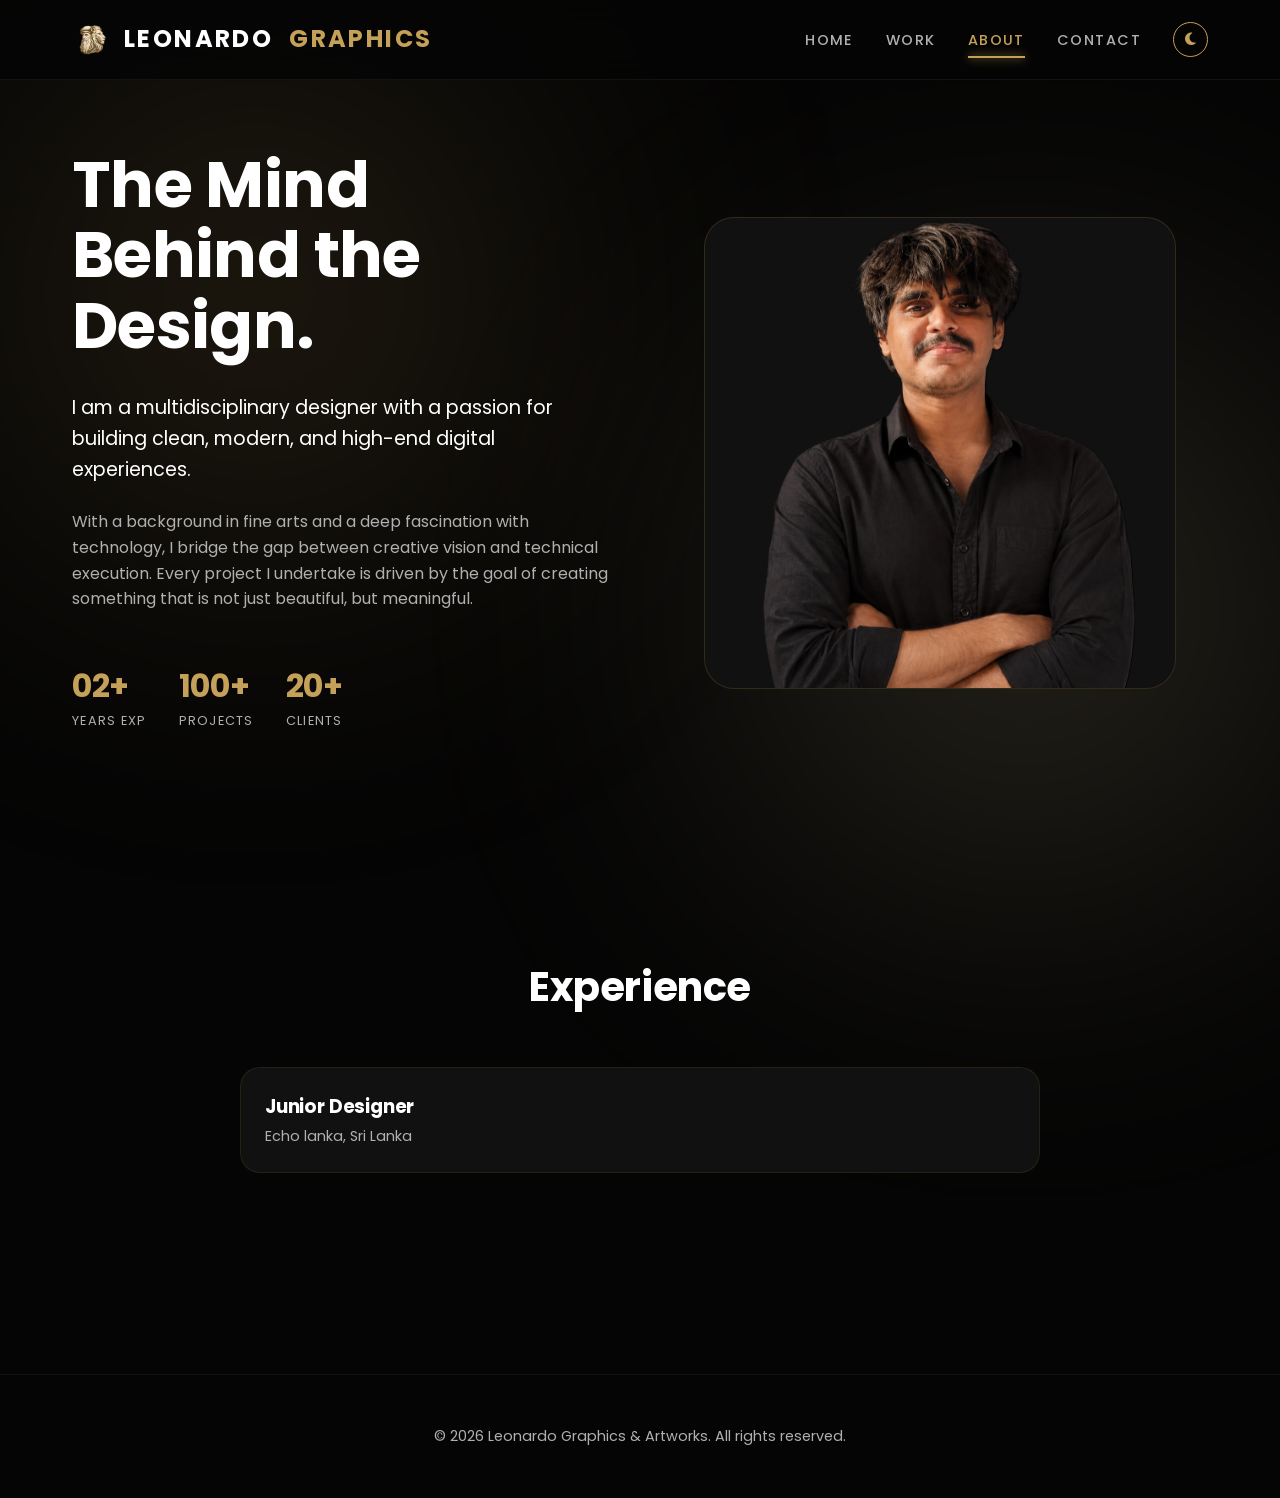
==== about.html @ d282650c "add files" ====
<!DOCTYPE html>
<html lang="en">
<head>
    <meta charset="UTF-8">
    <meta name="viewport" content="width=device-width, initial-scale=1.0">
    <title>About | Leonardo Graphics & Artworks</title>
    <link rel="stylesheet" href="css/style.css">
    <link rel="stylesheet" href="https://cdnjs.cloudflare.com/ajax/libs/font-awesome/6.4.0/css/all.min.css">
</head>
<body class="custom-cursor-active">
    <canvas id="antigravity-bg"></canvas>

    <!-- Navigation -->
    <nav>
        <div class="container">
            <a href="index.html" class="logo">
                <img src="images/logo.png" alt="Logo" class="nav-logo">
                LEONARDO<span> GRAPHICS</span>
            </a>
            <div style="display: flex; align-items: center; gap: 2rem;">
                <ul class="nav-links">
                    <li><a href="index.html">Home</a></li>
                    <li><a href="work.html">Work</a></li>
                    <li><a href="about.html" class="active">About</a></li>
                    <li><a href="contact.html">Contact</a></li>
                </ul>
                <button id="theme-toggle" class="theme-btn" title="Toggle Theme"><i class="fa-solid fa-moon"></i></button>
            </div>
            <div class="menu-toggle" id="mobile-menu">
                <span class="bar"></span>
                <span class="bar"></span>
                <span class="bar"></span>
            </div>
        </div>
    </nav>

    <!-- About Hero -->
    <section id="about-hero" style="padding-top: 150px;">
        <div class="container">
            <div class="about-content" style="grid-template-columns: 1fr 1fr; align-items: center;">
                <div class="about-text reveal-left visible">
                    <h1 style="font-size: clamp(3rem, 8vw, 4rem); line-height: 1.1; margin-bottom: 2rem;">The Mind Behind the Design.</h1>
                    <p style="font-size: 1.2rem; color: var(--text-primary); margin-bottom: 1.5rem;">I am a multidisciplinary designer with a passion for building clean, modern, and high-end digital experiences.</p>
                    <p style="color: var(--text-secondary); margin-bottom: 2rem;">With a background in fine arts and a deep fascination with technology, I bridge the gap between creative vision and technical execution. Every project I undertake is driven by the goal of creating something that is not just beautiful, but meaningful.</p>
                    
                    <div style="display: flex; gap: 2rem; margin-top: 3rem;">
                        <div>
                            <h3 style="color: var(--accent-color); font-size: 2rem;">02+</h3>
                            <p style="font-size: 0.8rem; text-transform: uppercase; letter-spacing: 0.1em;">Years Exp</p>
                        </div>
                        <div>
                            <h3 style="color: var(--accent-color); font-size: 2rem;">100+</h3>
                            <p style="font-size: 0.8rem; text-transform: uppercase; letter-spacing: 0.1em;">Projects</p>
                        </div>
                        <div>
                            <h3 style="color: var(--accent-color); font-size: 2rem;">20+</h3>
                            <p style="font-size: 0.8rem; text-transform: uppercase; letter-spacing: 0.1em;">Clients</p>
                        </div>
                    </div>
                </div>
                <div class="about-image reveal-right visible" style="padding: 2rem;">
                    <div style="width: 100%; aspect-ratio: 1/1; background: var(--card-bg); border-radius: 30px; position: relative; overflow: hidden; border: 1px solid rgba(182, 141, 64, 0.2);">
                        <img src="images/thilina.png" alt="Thilina - Leonardo Graphics" class="profile-img">
                    </div>
                </div>
            </div>
        </div>
    </section>

    <!-- Experience -->
    <section id="experience">
        <div class="container">
            <h2 class="section-title">Experience</h2>
            <div style="display: flex; flex-direction: column; gap: 2rem; max-width: 800px; margin: 0 auto;">
                <div class="service-item reveal-item visible" style="display: flex; justify-content: space-between; align-items: center;">
                    <div>
                        <h3 style="margin-bottom: 0.2rem;">Junior Designer</h3>
                        <p style="color: var(--text-secondary); font-size: 0.9rem;">Echo lanka, Sri Lanka</p>
                    </div>
                    <p style="color: var(--accent-color); font-weight: 600;"></p>
                </div>
            </div>
        </div>
    </section>

    <!-- Footer -->
    <footer style="margin-top: 100px;">
        <div class="container">
            <p>&copy; 2026 Leonardo Graphics & Artworks. All rights reserved.</p>
        </div>
    </footer>

    <!-- Back to Top Button -->
    <button id="back-to-top" title="Go to top"><i class="fa-solid fa-arrow-up"></i></button>

    <script src="js/main.js"></script>
</body>
</html>
---- css/style.css ----
@import url('https://fonts.googleapis.com/css2?family=Poppins:wght@300;400;500;600;700&display=swap');

:root {
    /* Dark Theme (Default) */
    --bg-color: #050505;
    --text-primary: #ffffff;
    --text-secondary: #b0b0b0;
    --accent-color: #c5a059; /* Brightest part of the gold */
    --gold-gradient: linear-gradient(135deg, #4d3d1a 0%, #b68d40 20%, #f1d279 50%, #b68d40 80%, #4d3d1a 100%);
    --card-bg: #111111;
    --glass-bg: rgba(5, 5, 5, 0.85);
    --transition-smooth: all 0.5s cubic-bezier(0.4, 0, 0.2, 1);
    --nav-height: 80px;
    --gold-glow: 0 10px 40px rgba(182, 141, 64, 0.25);
    --border-color: rgba(182, 141, 64, 0.2);
}

body.light-theme {
    --bg-color: #faf9f6; /* Soft Alabaster/Off-white */
    --text-primary: #1a1a1a;
    --text-secondary: #555555;
    --card-bg: #ffffff;
    --glass-bg: rgba(250, 249, 246, 0.95);
    --gold-glow: 0 10px 30px rgba(212, 175, 55, 0.08);
    --border-color: rgba(0, 0, 0, 0.05);
}

* {
    margin: 0;
    padding: 0;
    box-sizing: border-box;
    transition: background-color 0.3s ease, color 0.3s ease, border-color 0.3s ease;
}

html {
    scroll-behavior: smooth;
}

body {
    background-color: var(--bg-color);
    color: var(--text-primary);
    font-family: 'Poppins', sans-serif;
    line-height: 1.6;
    overflow-x: hidden;
    position: relative;
}

/* --- Antigravity Background Canvas --- */

#antigravity-bg {
    position: fixed;
    top: 0;
    left: 0;
    width: 100%;
    height: 100%;
    z-index: 0; /* In front of body background */
    pointer-events: none;
}

section, nav, footer {
    position: relative;
    z-index: 10; /* Above particles */
}

body::before, body::after {
    content: '';
    position: fixed;
    width: 60vw;
    height: 60vw;
    border-radius: 50%;
    filter: blur(150px);
    z-index: -2;
    pointer-events: none;
    opacity: 0.25; /* Boosted from 0.1 */
    animation: floatingOrbs 30s infinite alternate ease-in-out;
}

body::before {
    background: radial-gradient(circle, var(--accent-color), transparent 70%);
    top: -10%;
    left: -10%;
}

body::after {
    background: radial-gradient(circle, #f9e2af, transparent 70%);
    bottom: -10%;
    right: -10%;
    animation-delay: -10s;
}

@keyframes floatingOrbs {
    0% { transform: translate3d(0, 0, 0) scale(1); }
    33% { transform: translate3d(10vw, 5vh, 0) scale(1.1); }
    66% { transform: translate3d(-5vw, 15vh, 0) scale(0.9); }
    100% { transform: translate3d(2vw, -5vh, 0) scale(1); }
}

body.custom-cursor-active {
    /* cursor: none; */ /* Re-enabled default cursor */
}

body.custom-cursor-active a, 
body.custom-cursor-active button, 
body.custom-cursor-active .portfolio-item,
body.custom-cursor-active .cta-button {
    /* cursor: none; */
}

h1, h2, h3, .logo {
    font-family: 'Poppins', sans-serif;
    letter-spacing: -0.01em;
}

/* Scrollbar */
::-webkit-scrollbar {
    width: 8px;
}

::-webkit-scrollbar-track {
    background: var(--bg-color);
}

::-webkit-scrollbar-thumb {
    background: #333;
    border-radius: 10px;
}

::-webkit-scrollbar-thumb:hover {
    background: var(--accent-color);
}

/* --- Layout --- */

.container {
    max-width: 1200px;
    margin: 0 auto;
    padding: 0 2rem;
}

section {
    padding: 100px 0;
    opacity: 0;
    transform: translate3d(0, 50px, 0);
    transition: opacity 0.8s cubic-bezier(0.2, 1, 0.3, 1), transform 0.8s cubic-bezier(0.2, 1, 0.3, 1);
    will-change: transform, opacity;
}

section.visible {
    opacity: 1;
    transform: translate3d(0, 0, 0);
}

/* Staggered Entrance */
.reveal-item {
    opacity: 0;
    transform: translate3d(0, 30px, 0);
    transition: opacity 0.6s cubic-bezier(0.2, 1, 0.3, 1), transform 0.6s cubic-bezier(0.2, 1, 0.3, 1);
}

.reveal-item.visible {
    opacity: 1;
    transform: translate3d(0, 0, 0);
}

/* Left/Right Reveals */
.reveal-left {
    opacity: 0;
    transform: translate3d(-50px, 0, 0);
    transition: all 0.8s cubic-bezier(0.2, 1, 0.3, 1);
}

.reveal-right {
    opacity: 0;
    transform: translate3d(50px, 0, 0);
    transition: all 0.8s cubic-bezier(0.2, 1, 0.3, 1);
}

.reveal-left.visible, .reveal-right.visible {
    opacity: 1;
    transform: translate3d(0, 0, 0);
}

/* --- Navigation --- */

nav {
    position: fixed;
    top: 0;
    left: 0;
    width: 100%;
    height: var(--nav-height);
    background: var(--glass-bg);
    backdrop-filter: blur(15px);
    z-index: 1000;
    display: flex;
    align-items: center;
    border-bottom: 1px solid rgba(255, 255, 255, 0.05);
    transition: var(--transition-smooth);
}

nav .container {
    display: flex;
    justify-content: space-between;
    align-items: center;
    width: 100%;
}

.logo {
    display: flex;
    align-items: center;
    gap: 0.75rem;
    font-size: clamp(1.2rem, 3vw, 1.5rem);
    font-weight: 700;
    text-decoration: none;
    color: var(--text-primary);
    text-transform: uppercase;
    letter-spacing: 0.1em;
    z-index: 1001;
    transition: var(--transition-smooth);
}

.logo span {
    color: var(--accent-color);
    margin-left: 0.25rem;
}

.theme-btn {
    background: transparent;
    border: 1px solid var(--accent-color);
    color: var(--accent-color);
    width: 35px;
    height: 35px;
    border-radius: 50%;
    cursor: pointer;
    display: flex;
    align-items: center;
    justify-content: center;
    transition: var(--transition-smooth);
    font-size: 0.9rem;
}

.theme-btn:hover {
    background: var(--accent-color);
    color: var(--bg-color);
    box-shadow: var(--gold-glow);
}

.nav-links {
    display: flex;
    gap: 2rem;
    list-style: none;
    align-items: center;
}

.nav-links a {
    text-decoration: none;
    color: var(--text-secondary);
    font-size: 0.9rem;
    font-weight: 500;
    text-transform: uppercase;
    letter-spacing: 0.1em;
    transition: var(--transition-smooth);
}

.nav-links a.logo {
    display: flex;
    align-items: center;
    gap: 0.5rem;
}

/* Removed redundant .logo definition */

.nav-logo {
    height: 40px;
    width: auto;
    object-fit: contain;
}

.profile-img {
    width: 100%;
    height: 100%;
    object-fit: cover;
    border-radius: 30px;
}

.nav-links a {
    position: relative;
    padding: 0.5rem 0;
}

.nav-links a.active {
    color: var(--accent-color);
}

.nav-links a.active::after {
    content: '';
    position: absolute;
    bottom: 0;
    left: 0;
    width: 100%;
    height: 2px;
    background: var(--accent-color);
    box-shadow: 0 0 10px var(--accent-color);
}

.nav-links a:hover {
    color: var(--accent-color);
    text-shadow: 0 0 10px rgba(212, 175, 55, 0.5);
}

/* Mobile Menu Toggle */
.menu-toggle {
    display: none;
    flex-direction: column;
    justify-content: space-between;
    width: 30px;
    height: 21px;
    cursor: pointer;
    z-index: 1001;
}

.menu-toggle .bar {
    height: 3px;
    width: 100%;
    background-color: var(--text-primary);
    border-radius: 10px;
    transition: all 0.3s ease;
}

/* --- Hero Section --- */

#hero {
    height: 100vh;
    display: flex;
    align-items: center;
    justify-content: center;
    text-align: center;
    position: relative;
    overflow: hidden;
    padding-top: var(--nav-height);
}

.hero-content h1 {
    font-size: clamp(3rem, 10vw, 6rem);
    font-weight: 700;
    line-height: 1.3; /* Increased for descenders like 'g' */
    margin-bottom: 1.5rem;
    padding-bottom: 0.1em; /* Extra space for font tails */
    background: var(--gold-gradient);
    -webkit-background-clip: text;
    -webkit-text-fill-color: transparent;
    animation: titleReveal 1.5s cubic-bezier(0.2, 1, 0.3, 1) forwards;
}

@keyframes titleReveal {
    0% {
        opacity: 0;
        transform: translateY(50px) skewY(5deg);
        filter: blur(10px);
    }
    100% {
        opacity: 1;
        transform: translateY(0) skewY(0);
        filter: blur(0);
    }
}

.hero-content p {
    font-size: 1.2rem;
    color: var(--text-secondary);
    max-width: 600px;
    margin: 0 auto 2.5rem;
    opacity: 0;
    animation: fadeIn 1s ease 0.5s forwards;
}

@keyframes fadeIn {
    from { opacity: 0; transform: translateY(20px); }
    to { opacity: 1; transform: translateY(0); }
}

.cta-button {
    display: inline-block;
    padding: 1rem 2.5rem;
    background: var(--gold-gradient);
    color: var(--bg-color);
    border: none;
    border-radius: 50px;
    font-weight: 700;
    text-transform: uppercase;
    letter-spacing: 0.1em;
    text-decoration: none; /* Removed underline */
    transition: var(--transition-smooth);
    position: relative;
    overflow: hidden;
    box-shadow: var(--gold-glow);
}

.cta-button:hover {
    transform: scale(1.05);
    box-shadow: 0 15px 40px rgba(212, 175, 55, 0.3);
}

/* --- Portfolio Grid --- */

.section-title {
    font-size: 2.5rem;
    margin-bottom: 3rem;
    text-align: center;
}

.portfolio-grid {
    display: grid;
    grid-template-columns: repeat(auto-fit, minmax(350px, 1fr));
    gap: 2rem;
}

.portfolio-item {
    position: relative;
    border-radius: 24px;
    overflow: hidden;
    background: var(--card-bg);
    aspect-ratio: 16 / 10;
    overflow: hidden;
    border-radius: 20px;
    background: var(--card-bg);
    cursor: pointer;
    aspect-ratio: 1 / 1; /* Force square aspect ratio */
}

.portfolio-item img {
    width: 100%;
    height: 100%;
    object-fit: cover; /* Ensure image fills the square without distortion */
    transition: transform 0.6s cubic-bezier(0.2, 1, 0.3, 1);
}

.portfolio-item:hover img {
    transform: scale(1.1);
}

.portfolio-overlay {
    position: absolute;
    top: 0;
    left: 0;
    width: 100%;
    height: 100%;
    background: linear-gradient(to top, rgba(0,0,0,0.8) 0%, transparent 60%);
    display: flex;
    flex-direction: column;
    justify-content: flex-end;
    padding: 2rem;
    opacity: 0;
    transition: var(--transition-smooth);
}

.portfolio-item:hover .portfolio-overlay {
    opacity: 1;
}

.portfolio-overlay h3 {
    font-size: 1.5rem;
    margin-bottom: 0.5rem;
}

.portfolio-overlay p {
    font-size: 0.9rem;
    color: var(--accent-color);
    text-transform: uppercase;
    letter-spacing: 0.1em;
}

/* --- About Section --- */

.about-content {
    display: grid;
    grid-template-columns: 1fr 1fr;
    gap: 4rem;
    align-items: center;
}

.about-text h2 {
    font-size: 2.5rem;
    margin-bottom: 1.5rem;
}

.about-text p {
    margin-bottom: 1.5rem;
    color: var(--text-secondary);
}

.services-list {
    display: grid;
    grid-template-columns: 1fr 1fr;
    gap: 1.5rem;
}

.service-item {
    padding: 1.5rem;
    background: var(--card-bg);
    border-radius: 20px; /* Soft edges */
    border: 1px solid rgba(212, 175, 55, 0.1);
    transition: var(--transition-smooth);
}

.service-item:hover {
    border-color: var(--accent-color);
    transform: translateY(-5px);
    box-shadow: var(--gold-glow);
}

.service-item i {
    font-size: 1.5rem;
    color: var(--accent-color);
    margin-bottom: 1rem;
    display: block;
}

/* --- Contact Section --- */

.contact-container {
    max-width: 800px;
    margin: 0 auto;
}

.contact-form {
    background: var(--card-bg);
    padding: 3rem;
    border-radius: 30px; /* Very soft edges */
}

.form-group {
    margin-bottom: 1.5rem;
}

.form-group label {
    display: block;
    margin-bottom: 0.5rem;
    font-size: 0.9rem;
    color: var(--text-secondary);
}

.form-group input,
.form-group textarea,
.form-group select {
    width: 100%;
    padding: 1rem;
    background: rgba(128, 128, 128, 0.05);
    border: 1px solid var(--border-color);
    border-radius: 12px;
    color: var(--text-primary);
    font-family: inherit;
    transition: var(--transition-smooth);
}

.form-group select option {
    background: var(--bg-color);
    color: var(--text-primary);
}

.form-group input:focus,
.form-group textarea:focus,
.form-group select:focus {
    outline: none;
    border-color: var(--accent-color);
    background: rgba(128, 128, 128, 0.1);
}

.submit-btn {
    width: 100%;
    padding: 1rem;
    background: var(--accent-color);
    color: var(--bg-color);
    border: none;
    border-radius: 12px; /* Soft edges */
    font-weight: 700;
    text-transform: uppercase;
    cursor: pointer;
    transition: var(--transition-smooth);
}

.submit-btn:hover {
    transform: translateY(-2px);
    box-shadow: 0 10px 20px rgba(212, 175, 55, 0.2);
}

/* --- Footer --- */

footer {
    padding: 50px 0;
    border-top: 1px solid rgba(255,255,255,0.05);
    text-align: center;
    color: var(--text-secondary);
    font-size: 0.9rem;
}

/* --- Responsive --- */

@media (max-width: 1024px) {
    .about-content {
        grid-template-columns: 1fr;
        gap: 3rem;
    }
    
    .portfolio-grid {
        grid-template-columns: repeat(2, 1fr);
    }
}

@media (max-width: 768px) {
    section {
        padding: 60px 0;
    }

    .menu-toggle {
        display: flex;
    }

    .nav-links {
        position: fixed;
        right: -100%;
        top: 0;
        height: 100vh;
        width: 100%;
        background: var(--bg-color);
        flex-direction: column;
        justify-content: center;
        align-items: center;
        transition: 0.5s cubic-bezier(0.4, 0, 0.2, 1);
        gap: 2.5rem;
        z-index: 1000;
    }

    .nav-links.active {
        right: 0;
    }

    .nav-links a {
        font-size: 1.5rem;
    }

    /* Hamburger Animation */
    .menu-toggle.is-active .bar:nth-child(2) {
        opacity: 0;
    }
    .menu-toggle.is-active .bar:nth-child(1) {
        transform: translateY(9px) rotate(45deg);
    }
    .menu-toggle.is-active .bar:nth-child(3) {
        transform: translateY(-9px) rotate(-45deg);
    }

    .hero-content h1 {
        font-size: clamp(2.5rem, 12vw, 4rem);
    }
    
    .portfolio-grid {
        grid-template-columns: 1fr;
    }

    .services-list {
        grid-template-columns: repeat(auto-fit, minmax(250px, 1fr));
    }
}

@media (max-width: 480px) {
    .container {
        padding: 0 1.5rem;
    }
    
    .contact-form {
        padding: 2rem 1.5rem;
    }
}

/* --- Fade Slideshow for Featured Project --- */

.slideshow-container {
    position: relative;
    width: 100%;
    height: 100%;
}

.slideshow-container img {
    position: absolute;
    top: 0;
    left: 0;
    width: 100%;
    height: 100%;
    object-fit: cover;
    opacity: 0;
    animation: fadeSlideshow 12s infinite;
}

.slideshow-container img:nth-child(1) { animation-delay: 0s; }
.slideshow-container img:nth-child(2) { animation-delay: 4s; }
.slideshow-container img:nth-child(3) { animation-delay: 8s; }

@keyframes fadeSlideshow {
    0% { opacity: 0; }
    5% { opacity: 1; }
    33% { opacity: 1; }
    38% { opacity: 0; }
    100% { opacity: 0; }
}

.project-list {
    display: flex;
    flex-direction: column;
    gap: 60px;
    margin-top: 60px;
}

.project-row {
    display: grid;
    grid-template-columns: 400px 1fr;
    gap: 40px;
    align-items: center;
    background: var(--card-bg);
    padding: 20px;
    border-radius: 30px;
    border: 1px solid var(--border-color);
    transition: var(--transition-smooth);
}

.project-row:hover {
    border-color: var(--accent-color);
    transform: translateY(-5px);
}

.project-img-container {
    width: 400px;
    aspect-ratio: 1 / 1;
    border-radius: 20px;
    overflow: hidden;
}

.project-img-container img {
    width: 100%;
    height: 100%;
    object-fit: cover;
}

.project-info {
    padding-right: 20px;
}

.project-info h3 {
    font-size: 2rem;
    color: var(--accent-color);
    margin-bottom: 1rem;
    text-transform: uppercase;
    letter-spacing: 0.1em;
}

.project-info p {
    color: var(--text-secondary);
    line-height: 1.6;
    font-size: 1.1rem;
}

@media (max-width: 968px) {
    .project-row {
        grid-template-columns: 1fr;
        text-align: center;
    }
    .project-img-container {
        width: 100%;
        margin: 0 auto;
    }
    .project-info {
        padding: 0;
    }
}

.featured-project {
    display: grid;
    grid-template-columns: 1fr 1fr;
    gap: 4rem;
    align-items: center;
    margin-bottom: 120px;
    padding: 2rem;
    background: var(--card-bg);
    border-radius: 40px;
    border: 1px solid var(--border-color);
    overflow: hidden;
}

.project-visuals {
    position: relative;
    width: 100%;
    aspect-ratio: 1 / 1;
    border-radius: 25px;
    overflow: hidden;
    background: #000;
}

.visual-slider {
    display: flex;
    width: 100%;
    height: 100%;
    overflow-x: auto;
    scroll-snap-type: x mandatory;
    scrollbar-width: none; /* Hide scrollbar */
}

.visual-slider::-webkit-scrollbar {
    display: none;
}

.visual-slide {
    flex: 0 0 100%;
    height: 100%;
    scroll-snap-align: start;
}

.visual-slide img {
    width: 100%;
    height: 100%;
    object-fit: cover;
}

.project-details {
    padding: 1rem;
}

.project-category {
    color: var(--accent-color);
    text-transform: uppercase;
    letter-spacing: 0.2em;
    font-size: 0.9rem;
    margin-bottom: 1rem;
    font-weight: 600;
}

.project-title {
    font-size: clamp(2rem, 5vw, 3.5rem);
    line-height: 1.1;
    margin-bottom: 1.5rem;
}

.project-desc {
    color: var(--text-secondary);
    font-size: 1.1rem;
    line-height: 1.6;
    margin-bottom: 2rem;
    max-width: 500px;
}

@media (max-width: 968px) {
    .featured-project {
        grid-template-columns: 1fr;
        gap: 2rem;
        padding: 1.5rem;
    }
}

.scroller-section {
    overflow: hidden;
    padding: 60px 0;
    background: rgba(182, 141, 64, 0.03);
    border-top: 1px solid var(--border-color);
    border-bottom: 1px solid var(--border-color);
    margin: 40px 0;
}

.scroller-container {
    display: flex;
    width: 100%;
    /* Smooth disappearing/fade effect on left and right */
    mask-image: linear-gradient(to right, transparent, black 15%, black 85%, transparent);
    -webkit-mask-image: linear-gradient(to right, transparent, black 15%, black 85%, transparent);
}

.scroll-track {
    display: flex;
    gap: 20px;
    animation: scrollLeft 40s linear infinite;
    white-space: nowrap;
}


/* .scroll-track:hover removed for continuous motion */

.scroller-item {
    flex: 0 0 300px;
    height: 300px;
    border-radius: 15px;
    overflow: hidden;
    border: 1px solid var(--border-color);
}

.scroller-item img {
    width: 100%;
    height: 100%;
    object-fit: cover;
}

@keyframes scrollLeft {
    0% { transform: translateX(0); }
    100% { transform: translateX(calc(-320px * 7)); } /* 300px width + 20px gap * 7 items */
}

.custom-cursor {
    width: 40px;
    height: 40px;
    border: 2px solid var(--accent-color);
    border-radius: 50%;
    position: fixed;
    pointer-events: none;
    z-index: 10000; /* Higher z-index */
    transition: width 0.3s ease, height 0.3s ease, background-color 0.3s ease;
    transform: translate3d(-100px, -100px, 0); /* Start off-screen */
    will-change: transform;
}

.cursor-dot {
    width: 6px;
    height: 6px;
    background-color: var(--accent-color);
    border-radius: 50%;
    position: fixed;
    pointer-events: none;
    z-index: 10001;
    transform: translate3d(-100px, -100px, 0);
    will-change: transform;
}

.custom-cursor.active {
    width: 80px;
    height: 80px;
    background-color: rgba(212, 175, 55, 0.15);
    border-color: transparent;
}

/* --- Back to Top Button --- */

#back-to-top {
    position: fixed;
    bottom: 30px;
    right: 30px;
    width: 50px;
    height: 50px;
    background: var(--gold-gradient);
    color: var(--bg-color);
    border: none;
    border-radius: 50%;
    cursor: pointer;
    display: flex;
    align-items: center;
    justify-content: center;
    font-size: 1.2rem;
    opacity: 0;
    visibility: hidden;
    transition: var(--transition-smooth);
    z-index: 1000;
    box-shadow: var(--gold-glow);
}

#back-to-top.show {
    opacity: 1;
    visibility: visible;
}

#back-to-top:hover {
    transform: scale(1.1) translateY(-5px);
    box-shadow: 0 15px 40px rgba(212, 175, 55, 0.3);
}
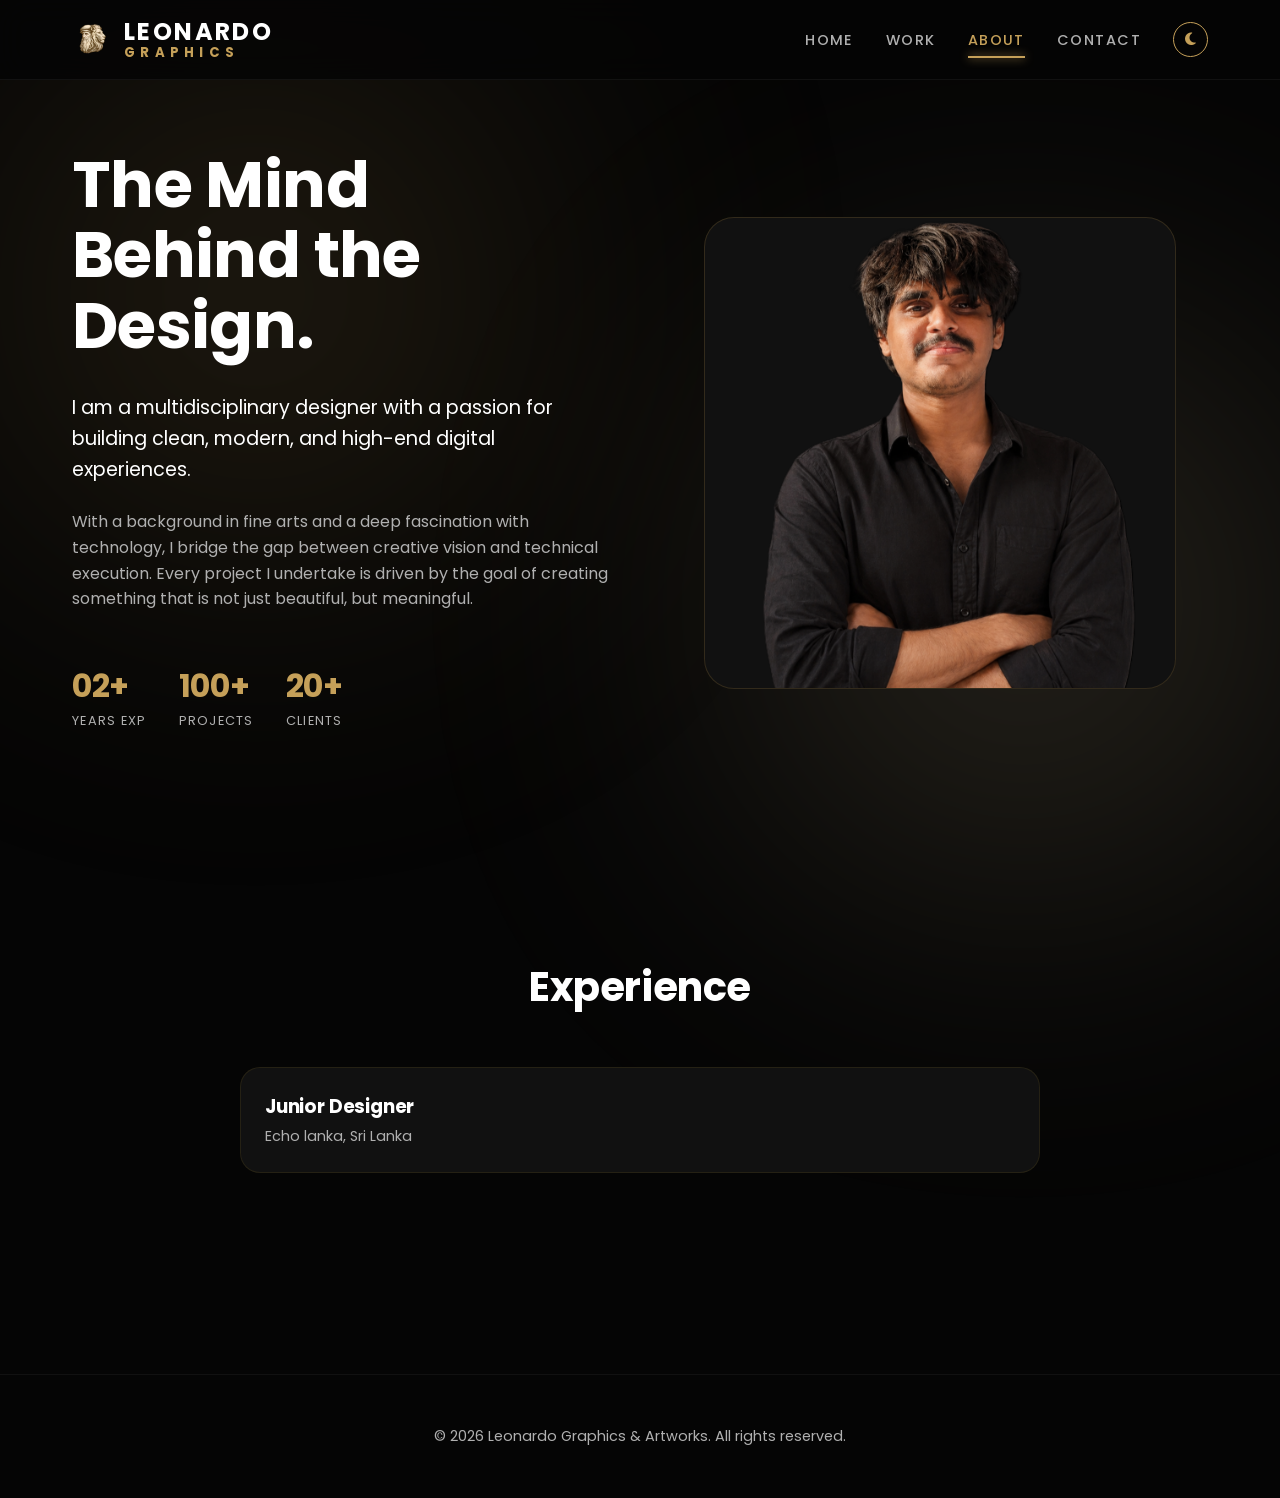
==== commit 93541ec5: "update" ====
--- a/about.html
+++ b/about.html
@@ -15,7 +15,9 @@
         <div class="container">
             <a href="index.html" class="logo">
                 <img src="images/logo.png" alt="Logo" class="nav-logo">
-                LEONARDO<span> GRAPHICS</span>
+                <div class="logo-text">
+                    LEONARDO<span>GRAPHICS</span>
+                </div>
             </a>
             <div style="display: flex; align-items: center; gap: 2rem;">
                 <ul class="nav-links">
--- a/css/style.css
+++ b/css/style.css
@@ -220,7 +220,22 @@
 
 .logo span {
     color: var(--accent-color);
-    margin-left: 0.25rem;
+    /* removed margin-left to prevent offset when stacked */
+}
+
+.logo-text {
+    display: flex;
+    flex-direction: column;
+    justify-content: center;
+    line-height: 1.2;
+}
+
+.logo-text span {
+    display: block;
+    font-size: 0.55em;
+    letter-spacing: 0.4em;
+    color: var(--accent-color);
+    margin-top: -0.2em;
 }
 
 .theme-btn {
@@ -607,6 +622,18 @@
 }
 
 @media (max-width: 768px) {
+    :root {
+        --nav-height: 60px;
+    }
+
+    .nav-logo {
+        height: 30px;
+    }
+
+    .logo {
+        font-size: 1.1rem;
+    }
+
     section {
         padding: 60px 0;
     }
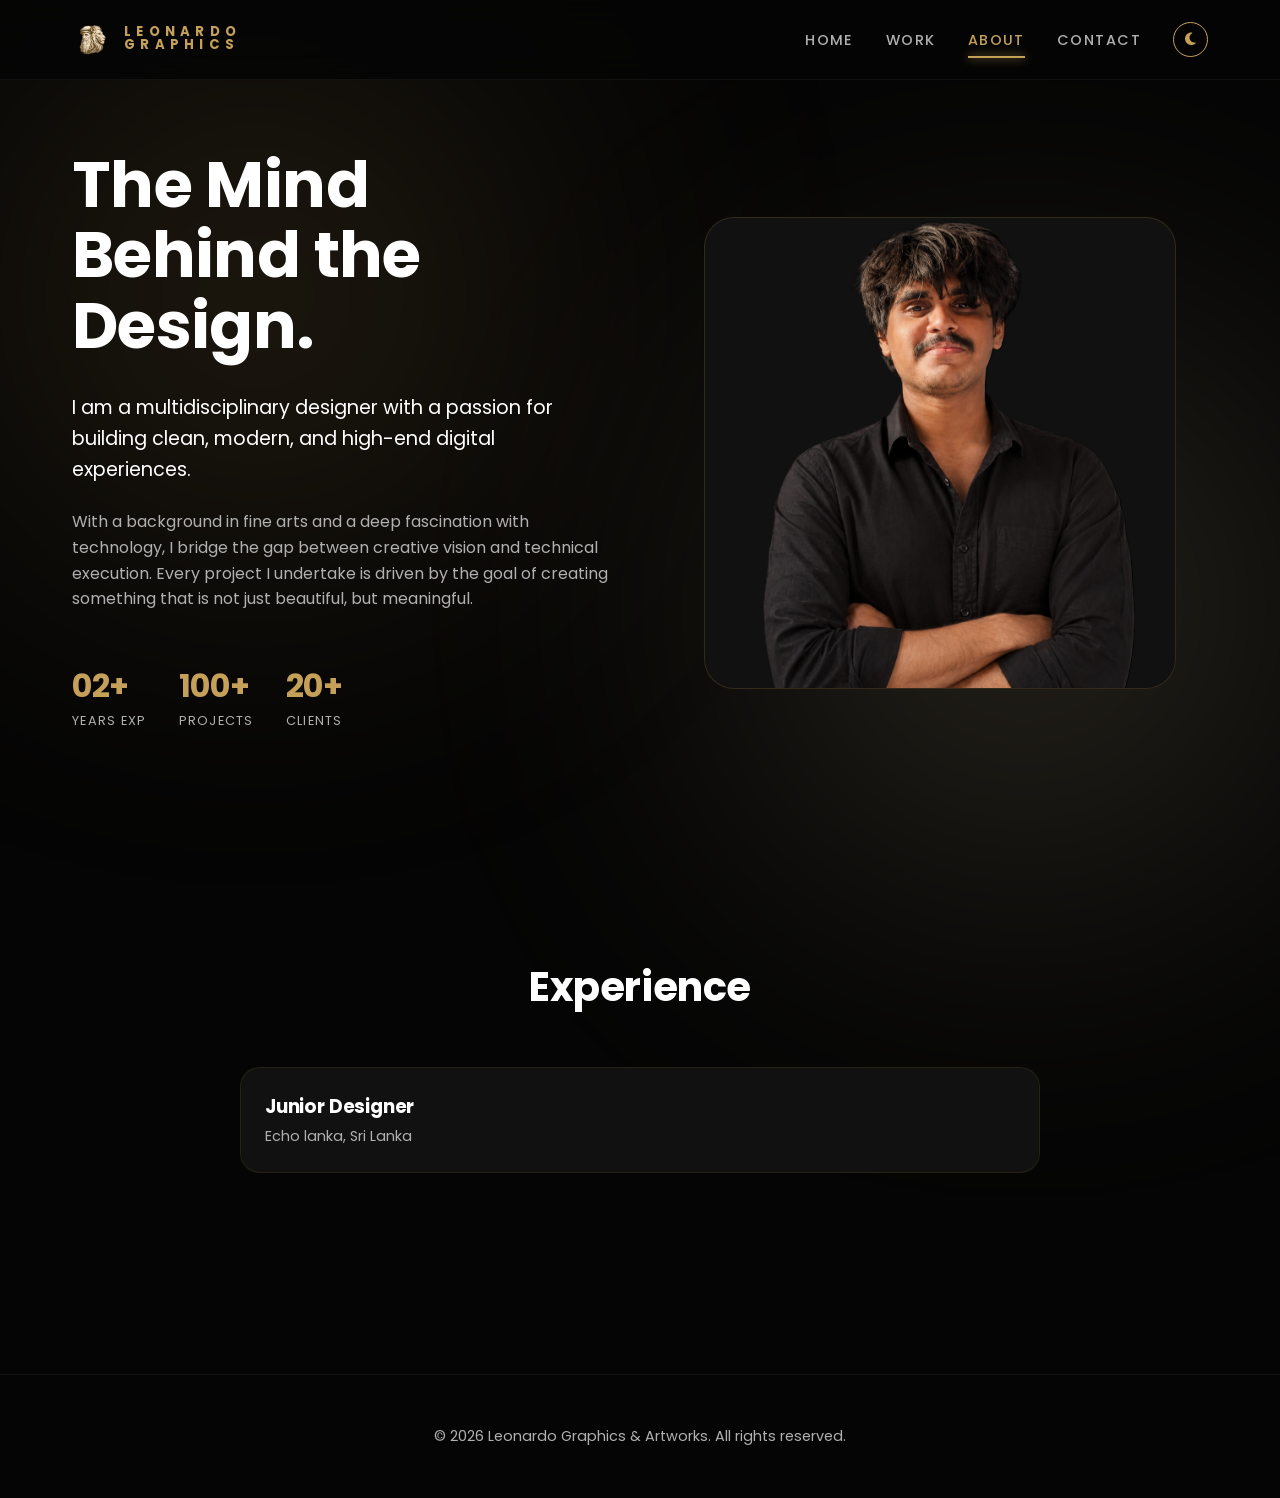
==== commit 4080e239: "update" ====
--- a/about.html
+++ b/about.html
@@ -16,7 +16,8 @@
             <a href="index.html" class="logo">
                 <img src="images/logo.png" alt="Logo" class="nav-logo">
                 <div class="logo-text">
-                    LEONARDO<span>GRAPHICS</span>
+                    <span class="brand-title">LEONARDO</span>
+                    <span class="brand-sub">GRAPHICS</span>
                 </div>
             </a>
             <div style="display: flex; align-items: center; gap: 2rem;">
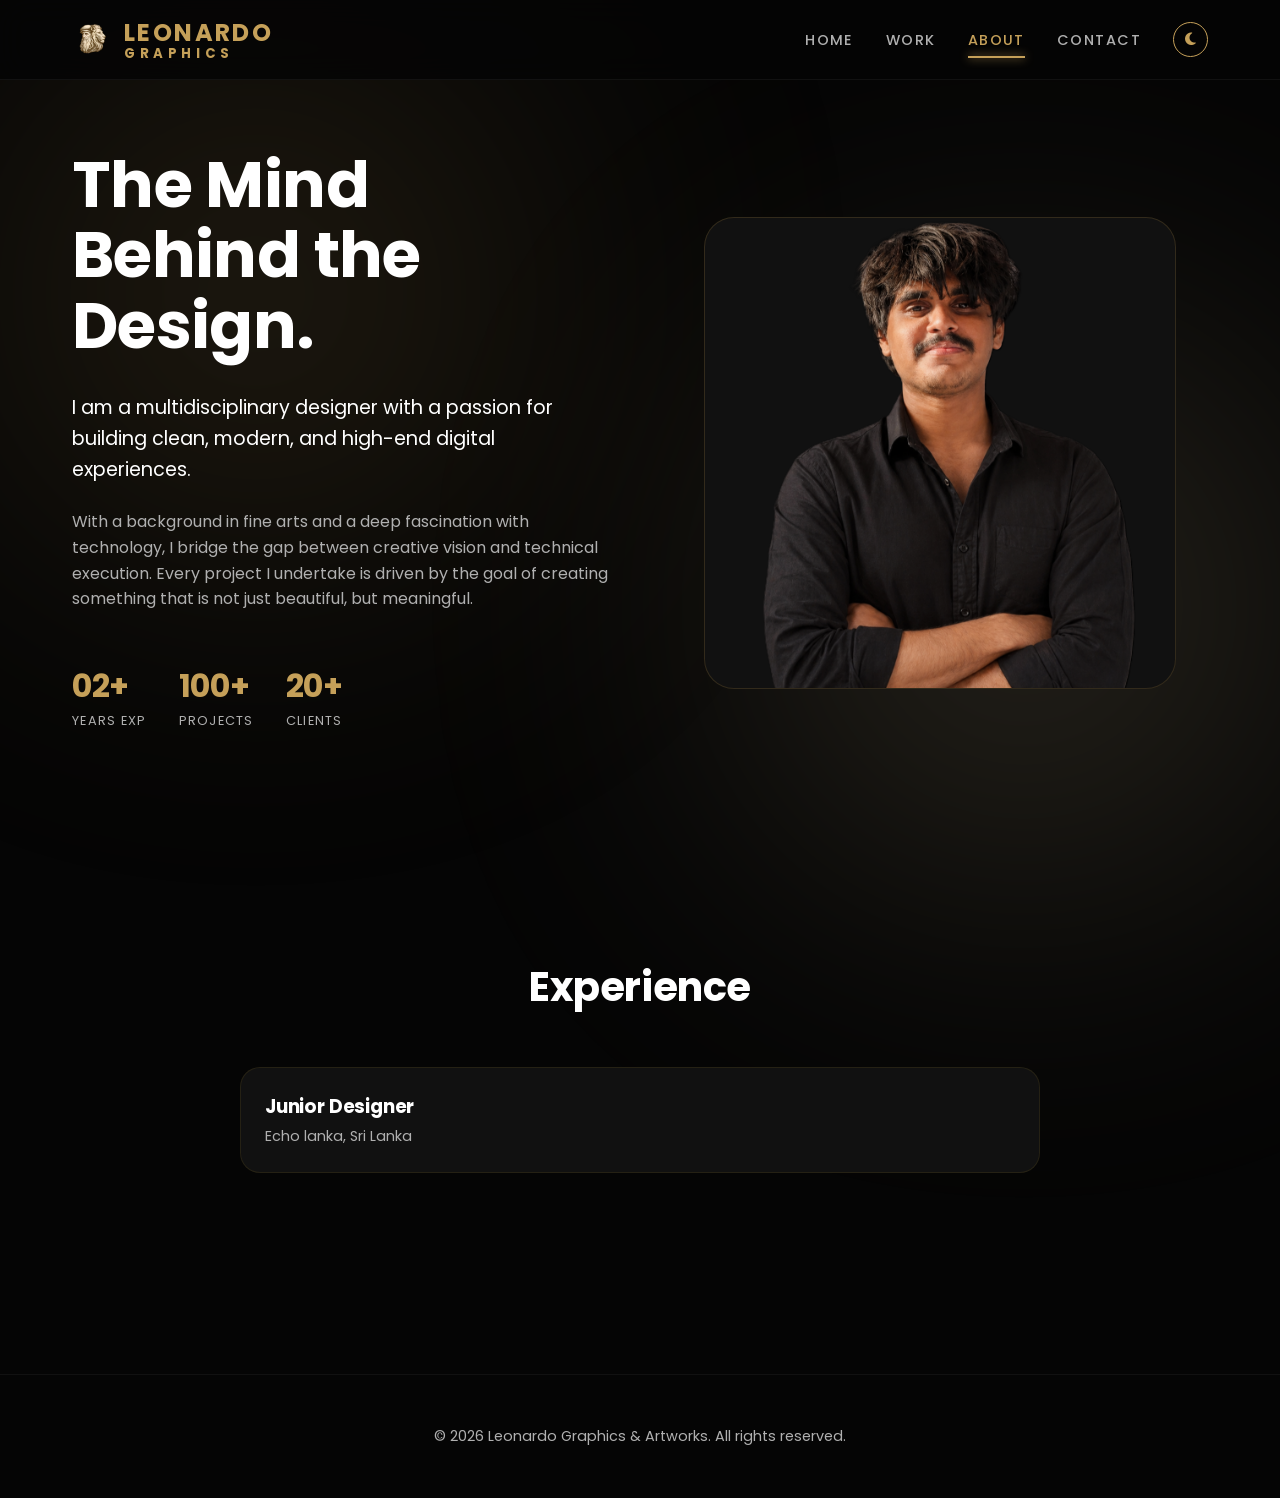
==== commit b08845c4: "update" ====
--- a/about.html
+++ b/about.html
@@ -6,6 +6,7 @@
     <title>About | Leonardo Graphics & Artworks</title>
     <link rel="stylesheet" href="css/style.css">
     <link rel="stylesheet" href="https://cdnjs.cloudflare.com/ajax/libs/font-awesome/6.4.0/css/all.min.css">
+    <link rel="icon" href="images/logo.png" type="image/png">
 </head>
 <body class="custom-cursor-active">
     <canvas id="antigravity-bg"></canvas>
--- a/css/style.css
+++ b/css/style.css
@@ -224,18 +224,22 @@
 }
 
 .logo-text {
-    display: flex;
-    flex-direction: column;
-    justify-content: center;
-    line-height: 1.2;
-}
-
-.logo-text span {
+    display: block;
+    line-height: 1;
+    margin-top: 2px;
+}
+
+.brand-title {
+    display: block;
+    font-size: 1em; /* matches parent font-size */
+}
+
+.brand-sub {
     display: block;
     font-size: 0.55em;
-    letter-spacing: 0.4em;
+    letter-spacing: 0.35em;
     color: var(--accent-color);
-    margin-top: -0.2em;
+    margin-top: 2px;
 }
 
 .theme-btn {
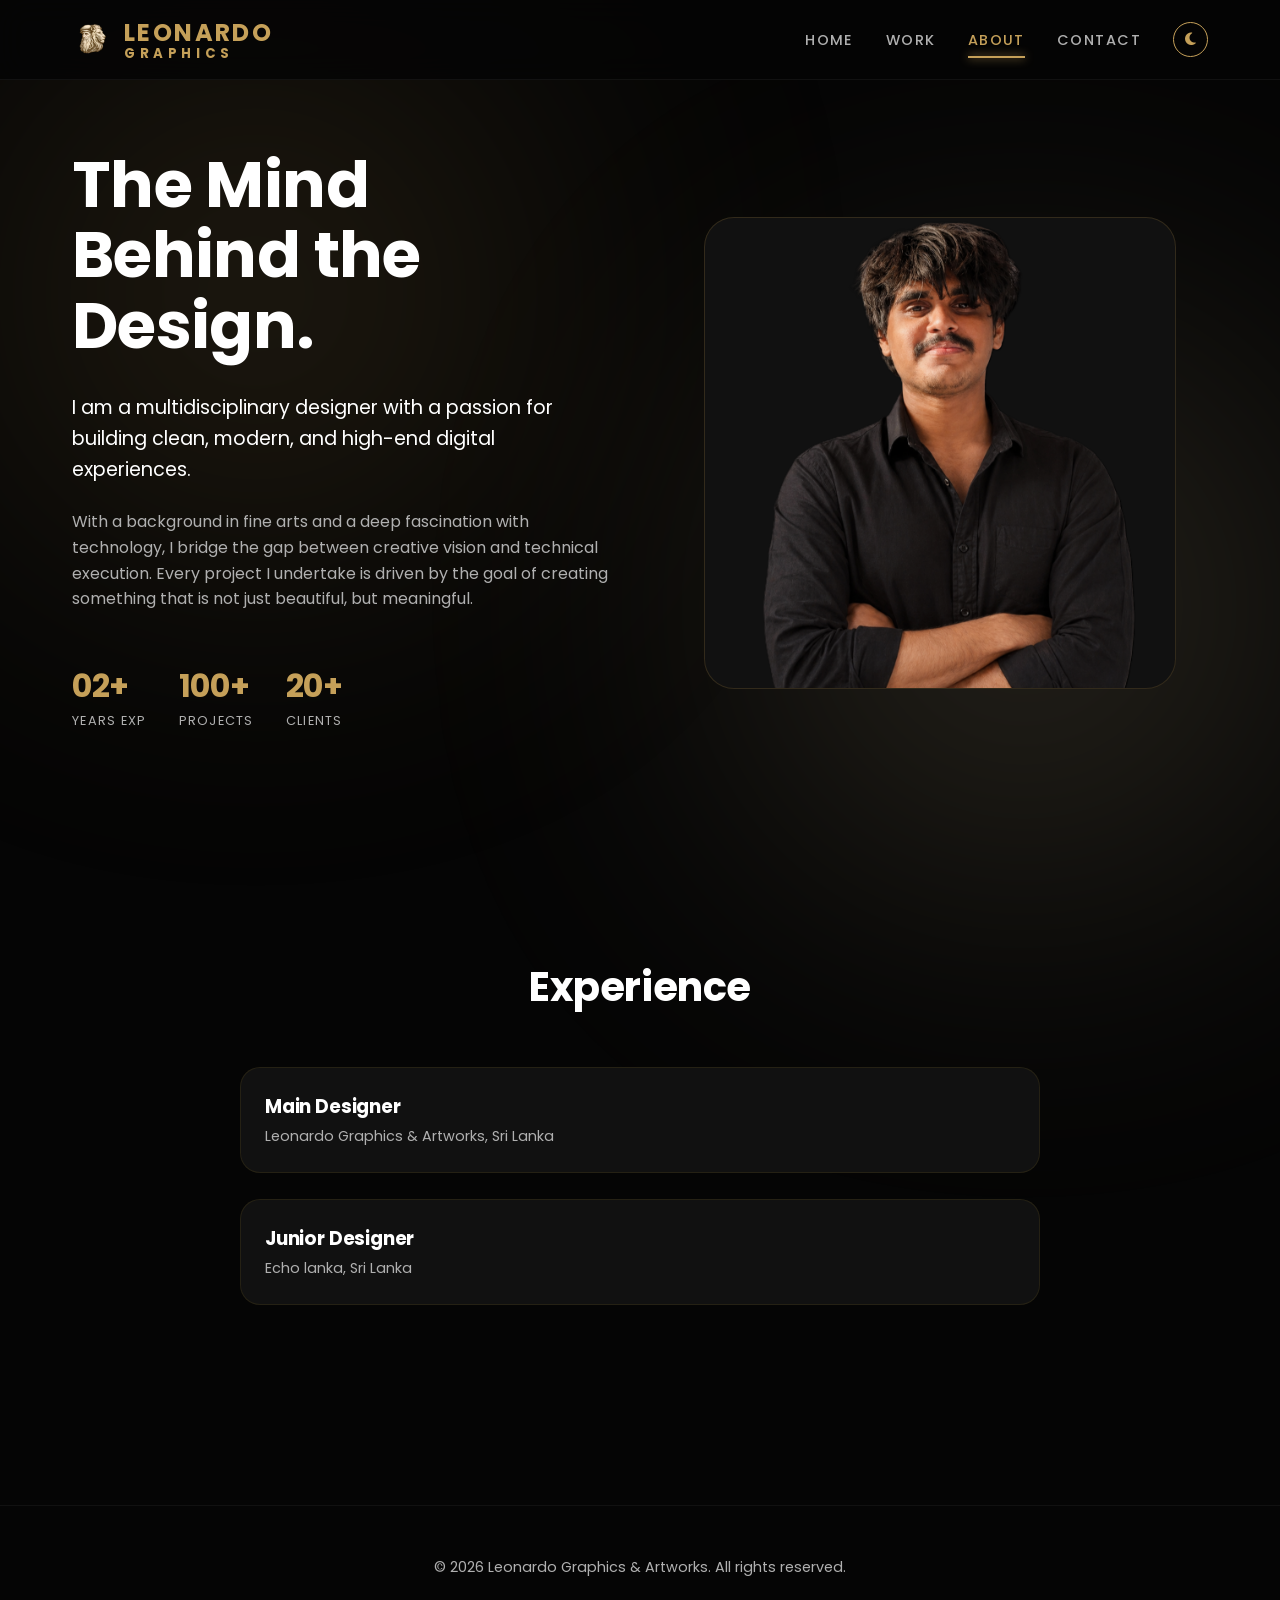
==== commit db82ee7d: "update" ====
--- a/about.html
+++ b/about.html
@@ -1,13 +1,15 @@
 <!DOCTYPE html>
 <html lang="en">
+
 <head>
     <meta charset="UTF-8">
     <meta name="viewport" content="width=device-width, initial-scale=1.0">
     <title>About | Leonardo Graphics & Artworks</title>
     <link rel="stylesheet" href="css/style.css">
     <link rel="stylesheet" href="https://cdnjs.cloudflare.com/ajax/libs/font-awesome/6.4.0/css/all.min.css">
-    <link rel="icon" href="images/logo.png" type="image/png">
+    <link rel="icon" href="images/logo2.png" type="image/png">
 </head>
+
 <body class="custom-cursor-active">
     <canvas id="antigravity-bg"></canvas>
 
@@ -28,7 +30,8 @@
                     <li><a href="about.html" class="active">About</a></li>
                     <li><a href="contact.html">Contact</a></li>
                 </ul>
-                <button id="theme-toggle" class="theme-btn" title="Toggle Theme"><i class="fa-solid fa-moon"></i></button>
+                <button id="theme-toggle" class="theme-btn" title="Toggle Theme"><i
+                        class="fa-solid fa-moon"></i></button>
             </div>
             <div class="menu-toggle" id="mobile-menu">
                 <span class="bar"></span>
@@ -43,14 +46,21 @@
         <div class="container">
             <div class="about-content" style="grid-template-columns: 1fr 1fr; align-items: center;">
                 <div class="about-text reveal-left visible">
-                    <h1 style="font-size: clamp(3rem, 8vw, 4rem); line-height: 1.1; margin-bottom: 2rem;">The Mind Behind the Design.</h1>
-                    <p style="font-size: 1.2rem; color: var(--text-primary); margin-bottom: 1.5rem;">I am a multidisciplinary designer with a passion for building clean, modern, and high-end digital experiences.</p>
-                    <p style="color: var(--text-secondary); margin-bottom: 2rem;">With a background in fine arts and a deep fascination with technology, I bridge the gap between creative vision and technical execution. Every project I undertake is driven by the goal of creating something that is not just beautiful, but meaningful.</p>
-                    
+                    <h1 style="font-size: clamp(3rem, 8vw, 4rem); line-height: 1.1; margin-bottom: 2rem;">The Mind
+                        Behind the Design.</h1>
+                    <p style="font-size: 1.2rem; color: var(--text-primary); margin-bottom: 1.5rem;">I am a
+                        multidisciplinary designer with a passion for building clean, modern, and high-end digital
+                        experiences.</p>
+                    <p style="color: var(--text-secondary); margin-bottom: 2rem;">With a background in fine arts and a
+                        deep fascination with technology, I bridge the gap between creative vision and technical
+                        execution. Every project I undertake is driven by the goal of creating something that is not
+                        just beautiful, but meaningful.</p>
+
                     <div style="display: flex; gap: 2rem; margin-top: 3rem;">
                         <div>
                             <h3 style="color: var(--accent-color); font-size: 2rem;">02+</h3>
-                            <p style="font-size: 0.8rem; text-transform: uppercase; letter-spacing: 0.1em;">Years Exp</p>
+                            <p style="font-size: 0.8rem; text-transform: uppercase; letter-spacing: 0.1em;">Years Exp
+                            </p>
                         </div>
                         <div>
                             <h3 style="color: var(--accent-color); font-size: 2rem;">100+</h3>
@@ -63,7 +73,8 @@
                     </div>
                 </div>
                 <div class="about-image reveal-right visible" style="padding: 2rem;">
-                    <div style="width: 100%; aspect-ratio: 1/1; background: var(--card-bg); border-radius: 30px; position: relative; overflow: hidden; border: 1px solid rgba(182, 141, 64, 0.2);">
+                    <div
+                        style="width: 100%; aspect-ratio: 1/1; background: var(--card-bg); border-radius: 30px; position: relative; overflow: hidden; border: 1px solid rgba(182, 141, 64, 0.2);">
                         <img src="images/thilina.png" alt="Thilina - Leonardo Graphics" class="profile-img">
                     </div>
                 </div>
@@ -73,10 +84,24 @@
 
     <!-- Experience -->
     <section id="experience">
+        
         <div class="container">
             <h2 class="section-title">Experience</h2>
             <div style="display: flex; flex-direction: column; gap: 2rem; max-width: 800px; margin: 0 auto;">
-                <div class="service-item reveal-item visible" style="display: flex; justify-content: space-between; align-items: center;">
+                <div class="service-item reveal-item visible"
+                    style="display: flex; justify-content: space-between; align-items: center;">
+                    <div>
+                        <h3 style="margin-bottom: 0.2rem;">Main Designer</h3>
+                        <p style="color: var(--text-secondary); font-size: 0.9rem;">Leonardo Graphics & Artworks, Sri Lanka</p>
+                        
+                    </div>
+                    <p style="color: var(--accent-color); font-weight: 600;"></p>
+                </div>
+            </div>
+            <br>
+            <div style="display: flex; flex-direction: column; gap: 2rem; max-width: 800px; margin: 0 auto;">
+                <div class="service-item reveal-item visible"
+                    style="display: flex; justify-content: space-between; align-items: center;">
                     <div>
                         <h3 style="margin-bottom: 0.2rem;">Junior Designer</h3>
                         <p style="color: var(--text-secondary); font-size: 0.9rem;">Echo lanka, Sri Lanka</p>
@@ -85,6 +110,7 @@
                 </div>
             </div>
         </div>
+        
     </section>
 
     <!-- Footer -->
@@ -99,4 +125,5 @@
 
     <script src="js/main.js"></script>
 </body>
-</html>
+
+</html>
--- a/css/style.css
+++ b/css/style.css
@@ -413,7 +413,6 @@
     overflow: hidden;
     box-shadow: var(--gold-glow);
 }
-
 .cta-button:hover {
     transform: scale(1.05);
     box-shadow: 0 15px 40px rgba(212, 175, 55, 0.3);
